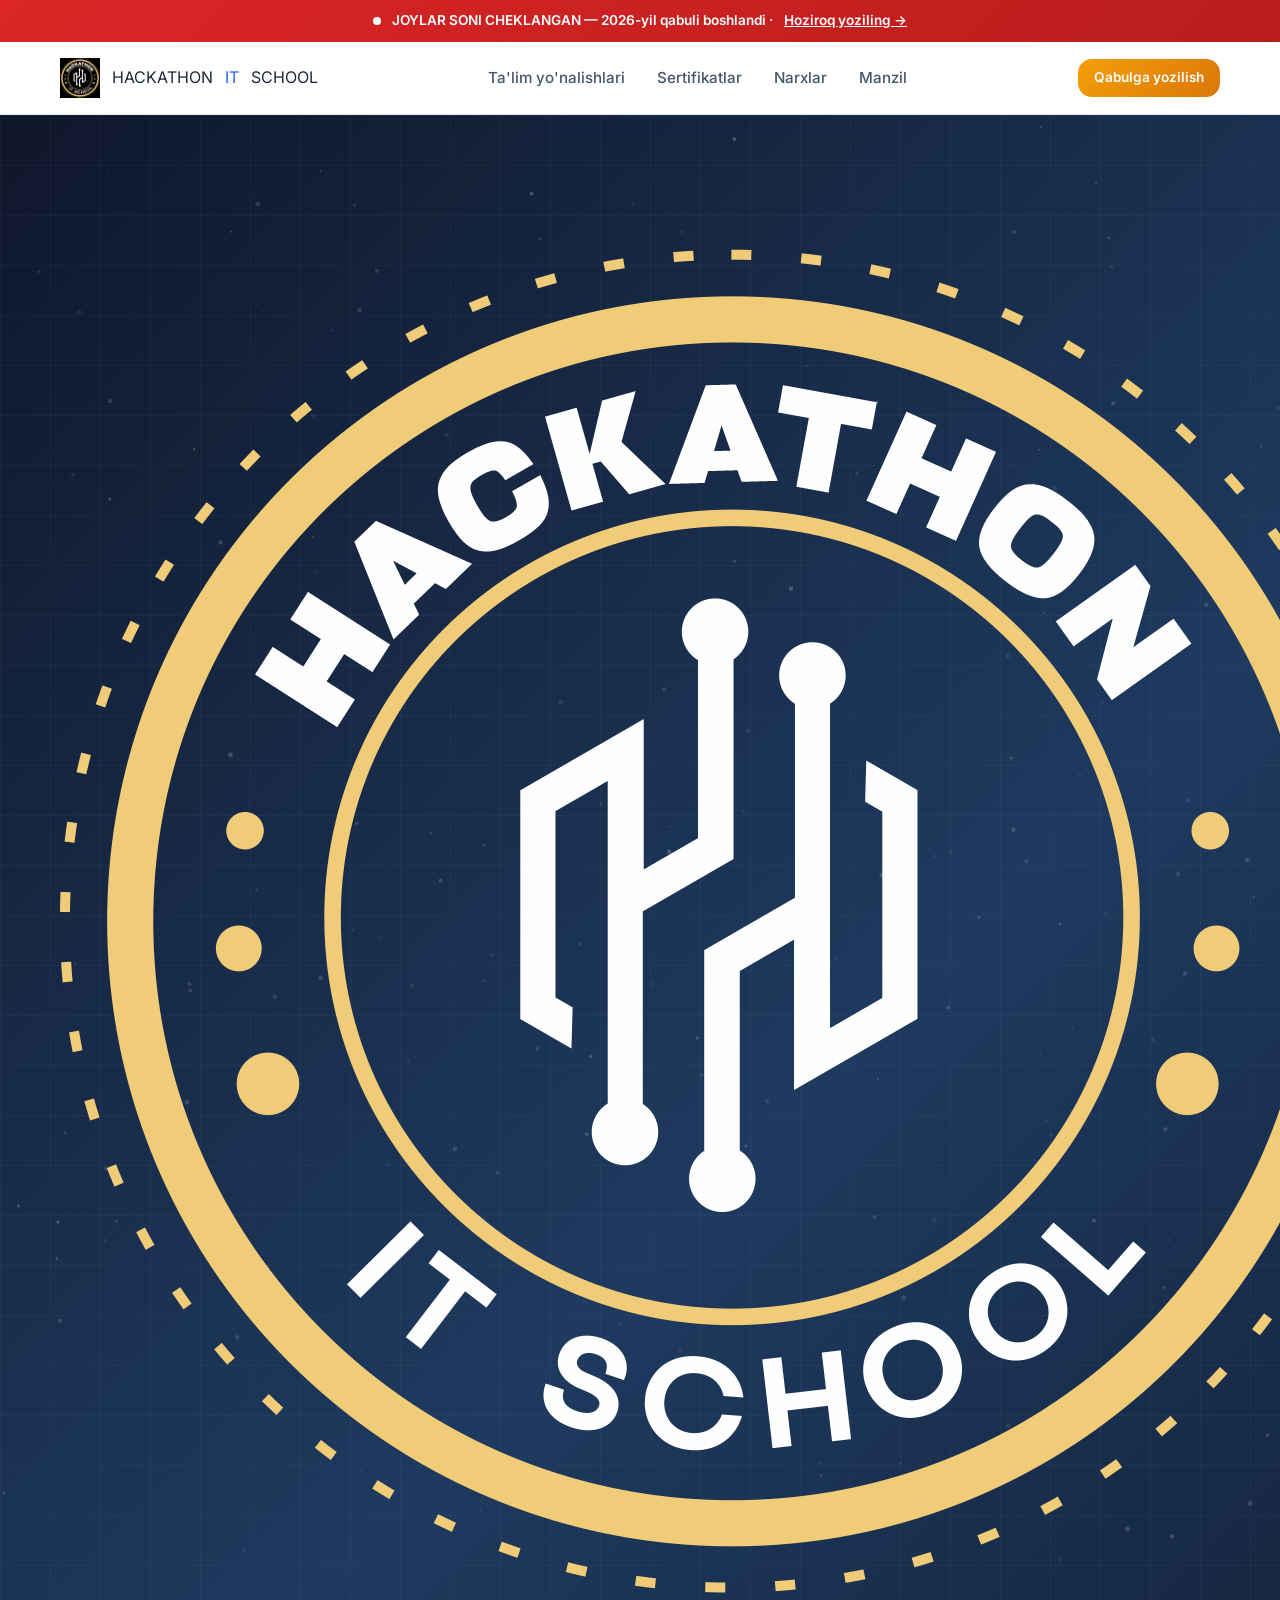
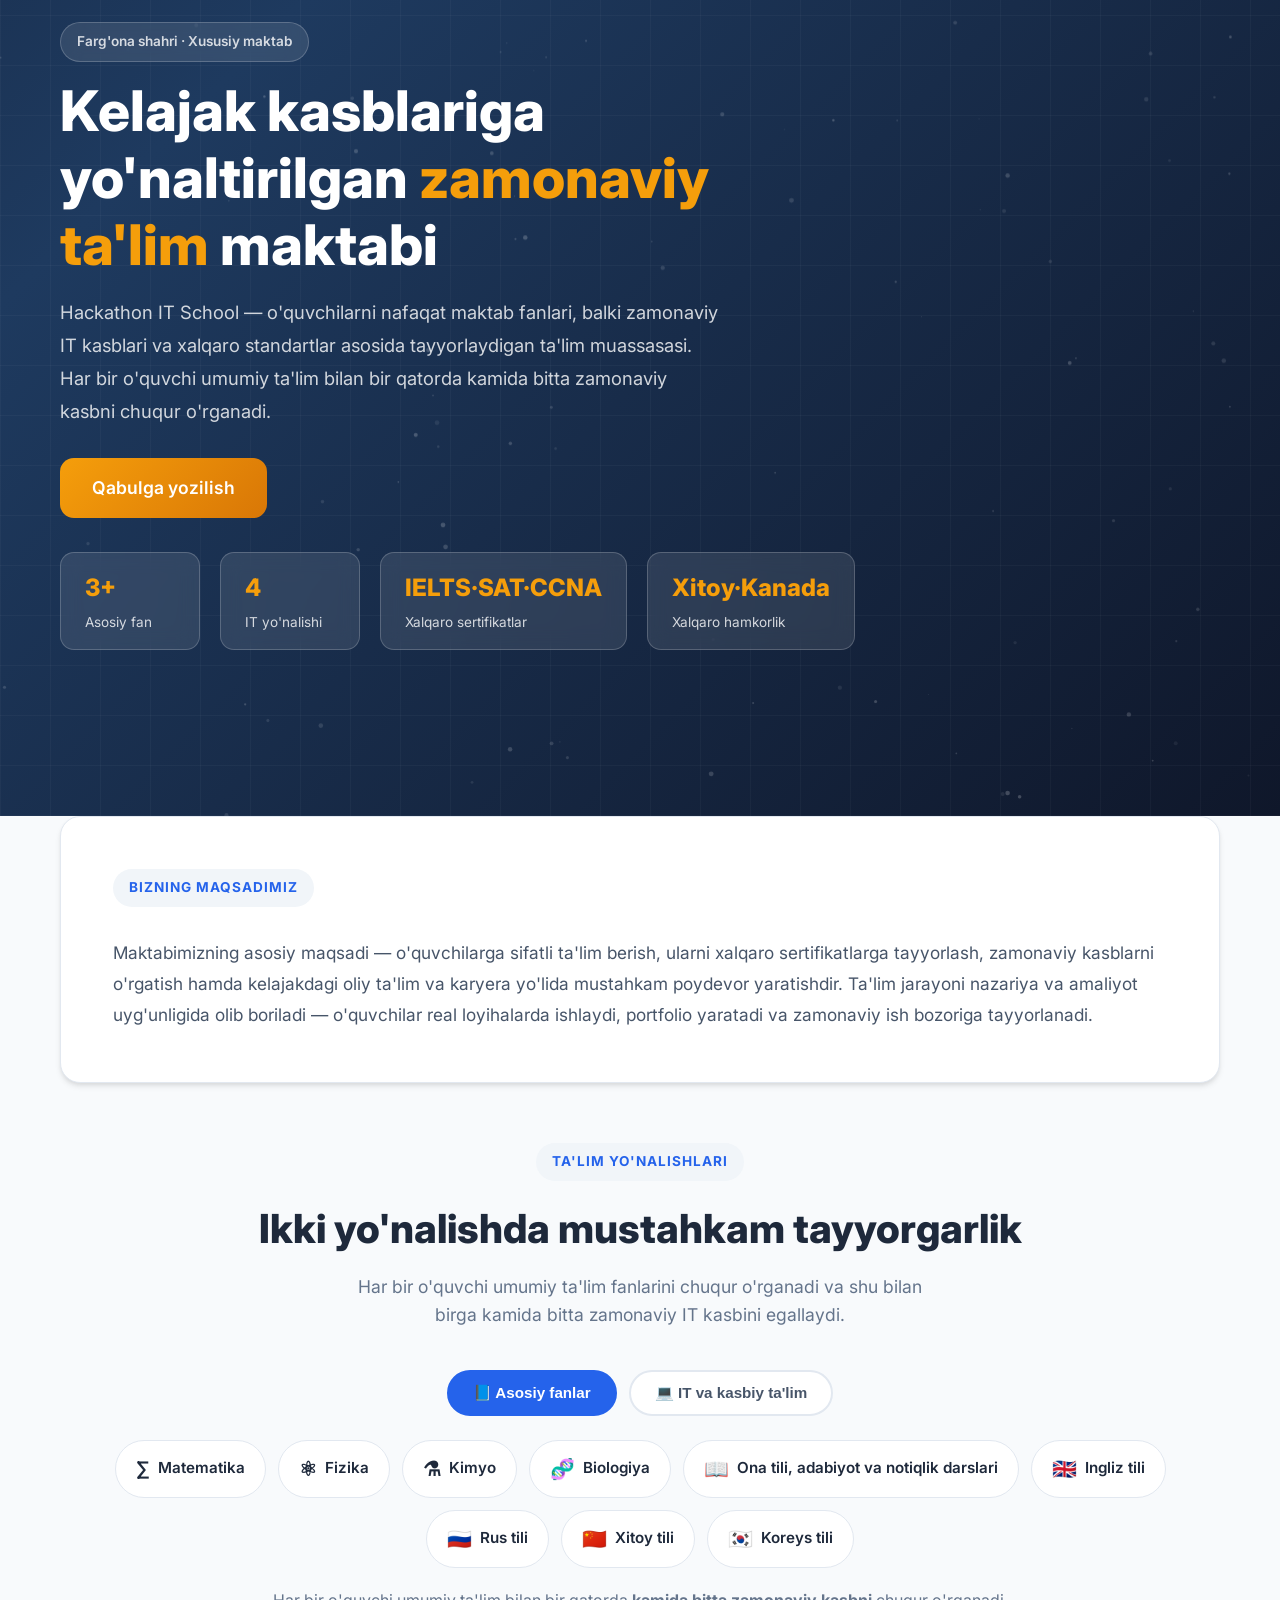
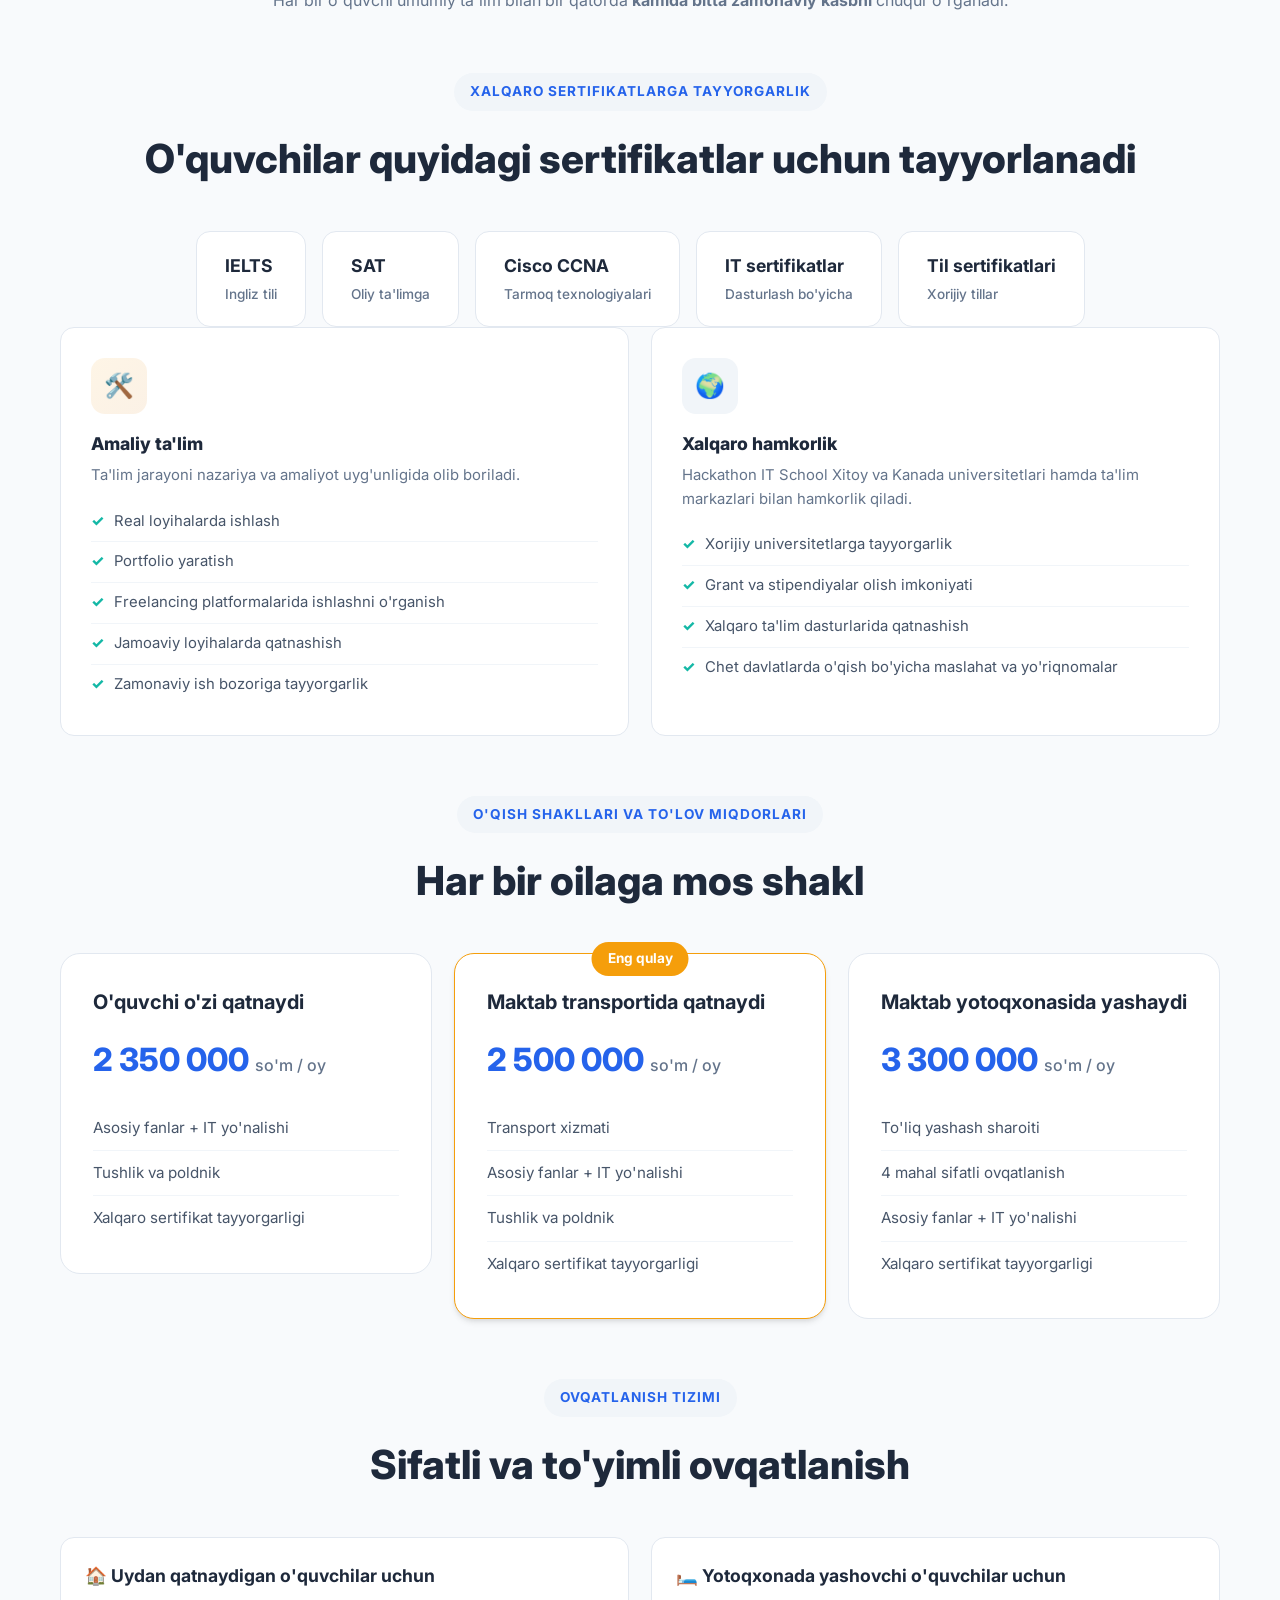
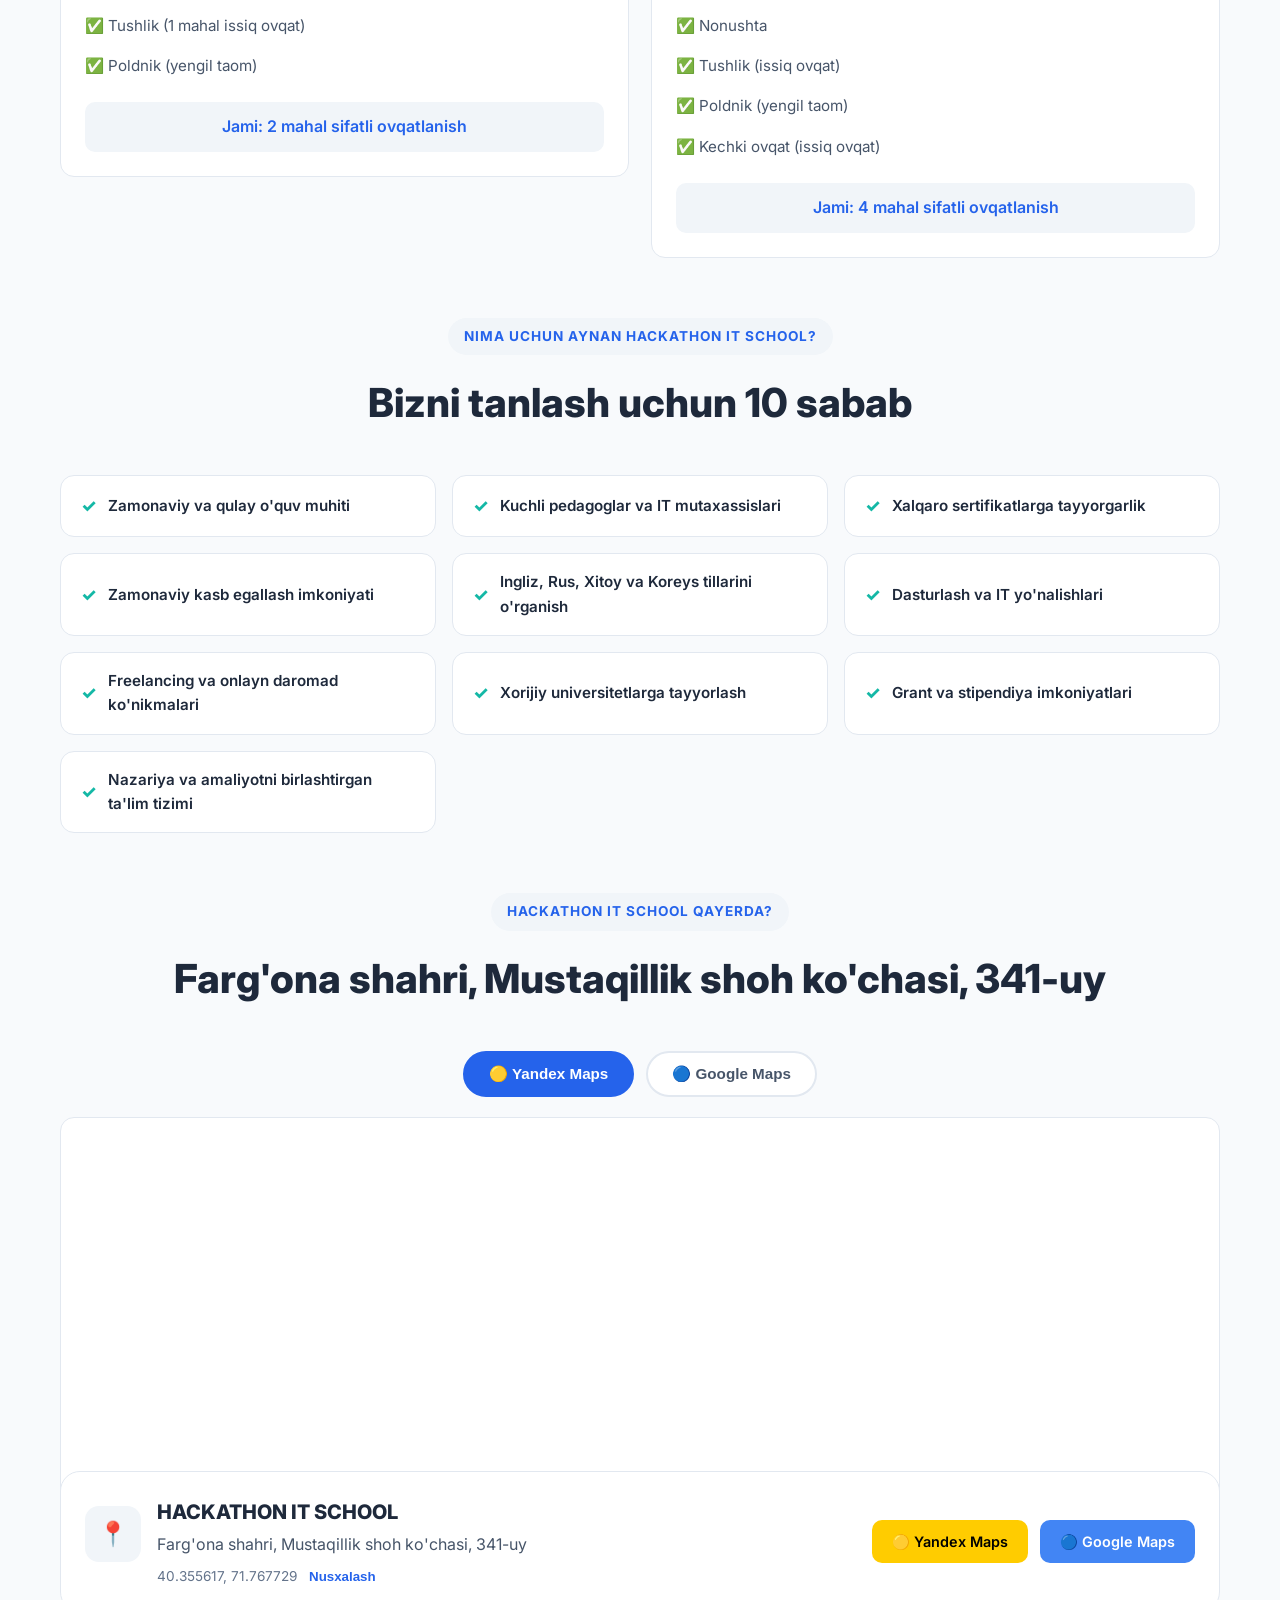
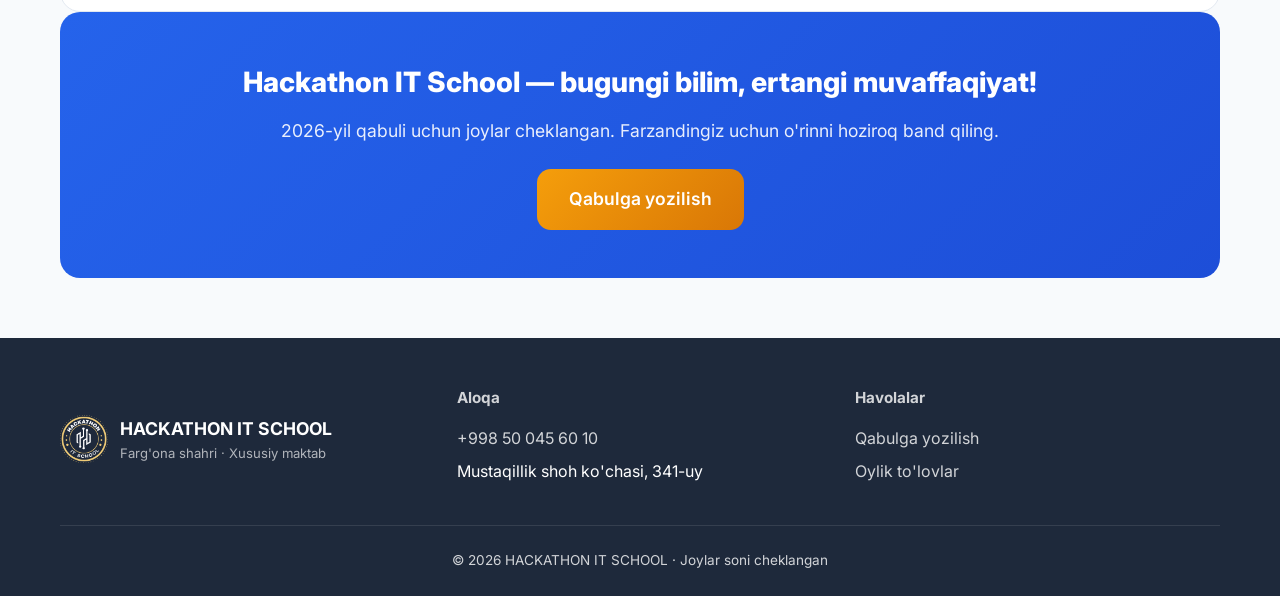
==== about.html @ e834886c "yangi" ====
<!DOCTYPE html>
<html lang="uz">
<head>
<meta charset="UTF-8">
<meta name="viewport" content="width=device-width, initial-scale=1.0, user-scalable=yes">
<title>Maktab haqida | HACKATHON IT SCHOOL</title>
<meta name="description" content="Hackathon IT School — kelajak kasblariga yo'naltirilgan zamonaviy ta'lim markazi. Ta'lim yo'nalishlari, narxlar, sertifikatlar va manzil.">
<link rel="icon" href="assets/logo.png">
<link rel="preconnect" href="https://fonts.googleapis.com">
<link rel="preconnect" href="https://fonts.gstatic.com" crossorigin>
<link href="https://fonts.googleapis.com/css2?family=Inter:wght@400;500;600;700;800&display=swap" rel="stylesheet">
<link rel="stylesheet" href="assets/style.css">
<style>
  .page-header{padding:54px 0 86px;}
  .mission-card{background:#fff; border-radius:var(--radius-xl); border:1px solid var(--line); padding:clamp(26px,5vw,52px); box-shadow:var(--shadow-md);}
  .mission-card p{font-size:1.08rem; color:var(--ink-soft); line-height:1.8;}
  .address-card{margin-top:-46px; position:relative; z-index:5;}
  @media (max-width:768px){ .address-card{margin-top:0;} }
  .feature-card{background:#fff; border-radius:var(--radius-lg); border:1px solid var(--line); padding:30px; height:100%; transition:.25s;}
  .feature-card:hover{transform:translateY(-5px); box-shadow:var(--shadow-md);}
  .feature-card h4{font-weight:800; margin-bottom:6px; font-size:1.1rem;}
  .feature-list{list-style:none; padding:0; margin:14px 0 0;}
  .feature-list li{display:flex; align-items:flex-start; gap:10px; padding:8px 0; font-size:.93rem; color:var(--ink-soft); border-bottom:1px solid var(--line-soft);}
  .feature-list li:last-child{border-bottom:none;}
  .feature-list li .check{color:var(--teal); font-weight:800; flex-shrink:0;}
</style>
</head>
<body>

<div class="notice-strip"><span class="notice-dot"></span> JOYLAR SONI CHEKLANGAN — 2026-yil qabuli boshlandi · <a href="index.html">Hoziroq yoziling →</a></div>

<nav class="nav-bar">
  <div class="container nav-inner">
    <a href="index.html" class="brand"><img src="assets/logo1.png" alt="Hackathon IT School" class="brand-logo">HACKATHON <span class="accent">IT</span> SCHOOL</a>
    <div class="nav-links">
      <a href="#yonalishlar" class="nav-link">Ta'lim yo'nalishlari</a>
      <a href="#sertifikat" class="nav-link">Sertifikatlar</a>
      <a href="#tolov" class="nav-link">Narxlar</a>
      <a href="#manzil" class="nav-link">Manzil</a>
    </div>
    <div class="nav-actions">
      <a href="index.html" class="btn btn-gold btn-sm">Qabulga yozilish</a>
      <button class="nav-burger" id="navBurger"><span></span></button>
    </div>
  </div>
  <div class="container nav-mobile" id="navMobile">
    <a href="#yonalishlar">Ta'lim yo'nalishlari</a>
    <a href="#sertifikat">Sertifikatlar</a>
    <a href="#tolov">Narxlar</a>
    <a href="#manzil">Manzil</a>
  </div>
</nav>

<header class="hero page-header">
  <canvas class="hero-canvas"></canvas>
  <div class="hero-grid-overlay"></div>
  <div class="container hero-inner">
    <div class="ring-logo-wrap mb-4" style="margin-bottom:22px;"><img src="assets/logo.png" alt="Hackathon IT School"></div>
    <div class="hero-badge mb-3" style="margin-bottom:16px;">Farg'ona shahri · Xususiy maktab</div>
    <h1 style="max-width:760px; margin-bottom:16px;">Kelajak kasblariga yo'naltirilgan <span class="accent">zamonaviy ta'lim</span> maktabi</h1>
    <p class="lead-text" style="max-width:660px;">Hackathon IT School — o'quvchilarni nafaqat maktab fanlari, balki zamonaviy IT kasblari va xalqaro standartlar asosida tayyorlaydigan ta'lim muassasasi. Har bir o'quvchi umumiy ta'lim bilan bir qatorda kamida bitta zamonaviy kasbni chuqur o'rganadi.</p>
    <div style="margin-top:26px;"><a href="index.html" class="btn btn-gold btn-lg">Qabulga yozilish</a></div>
    <div class="hero-stats" style="margin-top:34px;">
      <div class="pill"><div class="val" data-count="8+">0</div><div class="lbl">Asosiy fan</div></div>
      <div class="pill"><div class="val" data-count="9">0</div><div class="lbl">IT yo'nalishi</div></div>
      <div class="pill"><div class="val">IELTS·SAT·CCNA</div><div class="lbl">Xalqaro sertifikatlar</div></div>
      <div class="pill"><div class="val">Xitoy·Kanada</div><div class="lbl">Xalqaro hamkorlik</div></div>
    </div>
  </div>
</header>

<section class="container">
  <div class="mission-card reveal">
    <div class="eyebrow">Bizning maqsadimiz</div>
    <p style="margin-top:14px;">Maktabimizning asosiy maqsadi — o'quvchilarga sifatli ta'lim berish, ularni xalqaro sertifikatlarga tayyorlash, zamonaviy kasblarni o'rgatish hamda kelajakdagi oliy ta'lim va karyera yo'lida mustahkam poydevor yaratishdir. Ta'lim jarayoni nazariya va amaliyot uyg'unligida olib boriladi — o'quvchilar real loyihalarda ishlaydi, portfolio yaratadi va zamonaviy ish bozoriga tayyorlanadi.</p>
  </div>
</section>

<section class="container" id="yonalishlar">
  <div class="section-head reveal">
    <div class="eyebrow">Ta'lim yo'nalishlari</div>
    <h2 class="section-title">Ikki yo'nalishda mustahkam tayyorgarlik</h2>
    <p class="section-sub">Har bir o'quvchi umumiy ta'lim fanlarini chuqur o'rganadi va shu bilan birga kamida bitta zamonaviy IT kasbini egallaydi.</p>
  </div>

  <div class="tab-toggle reveal" role="tablist">
    <button class="active" data-track="general">📘 Asosiy fanlar</button>
    <button data-track="it">💻 IT va kasbiy ta'lim</button>
  </div>

  <div class="subject-grid active reveal" data-grid="general" style="margin-top:22px;">
    <div class="subject-pill"><span class="ic">∑</span> Matematika</div>
    <div class="subject-pill"><span class="ic">⚛</span> Fizika</div>
    <div class="subject-pill"><span class="ic">⚗</span> Kimyo</div>
    <div class="subject-pill"><span class="ic">🧬</span> Biologiya</div>
    <div class="subject-pill"><span class="ic">📖</span> Ona tili, adabiyot va notiqlik darslari</div>
    <div class="subject-pill"><span class="ic">🇬🇧</span> Ingliz tili</div>
    <div class="subject-pill"><span class="ic">🇷🇺</span> Rus tili</div>
    <div class="subject-pill"><span class="ic">🇨🇳</span> Xitoy tili</div>
    <div class="subject-pill"><span class="ic">🇰🇷</span> Koreys tili</div>
  </div>

  <div class="subject-grid it-track reveal" data-grid="it" style="margin-top:22px;">
    <div class="subject-pill"><span class="ic">🐍</span> Python dasturlash</div>
    <div class="subject-pill"><span class="ic">🌐</span> Web dasturlash (Laravel)</div>
    <div class="subject-pill"><span class="ic">📱</span> Mobil dasturlash</div>
    <div class="subject-pill"><span class="ic">🎯</span> UI/UX dizayn</div>
    <div class="subject-pill"><span class="ic">🔌</span> Cisco tarmoq texnologiyalari</div>
    <div class="subject-pill"><span class="ic">🛡️</span> Kiberxavfsizlik</div>
    <div class="subject-pill"><span class="ic">🎨</span> Grafik dizayn</div>
    <div class="subject-pill"><span class="ic">💼</span> Freelancing va masofaviy ish</div>
  </div>

  <div class="track-note reveal">Har bir o'quvchi umumiy ta'lim bilan bir qatorda <strong>kamida bitta zamonaviy kasbni</strong> chuqur o'rganadi.</div>
</section>

<section class="container" id="sertifikat">
  <div class="section-head reveal">
    <div class="eyebrow">Xalqaro sertifikatlarga tayyorgarlik</div>
    <h2 class="section-title">O'quvchilar quyidagi sertifikatlar uchun tayyorlanadi</h2>
  </div>
  <div class="cert-row reveal-stagger">
    <div class="cert-chip reveal" style="--i:0;">IELTS <small>Ingliz tili</small></div>
    <div class="cert-chip reveal" style="--i:1;">SAT <small>Oliy ta'limga</small></div>
    <div class="cert-chip reveal" style="--i:2;">Cisco CCNA <small>Tarmoq texnologiyalari</small></div>
    <div class="cert-chip reveal" style="--i:3;">IT sertifikatlar <small>Dasturlash bo'yicha</small></div>
    <div class="cert-chip reveal" style="--i:4;">Til sertifikatlari <small>Xorijiy tillar</small></div>
  </div>
</section>

<section class="container">
  <div class="grid reveal-stagger grid-2col" style="gap:22px;">
    <div class="feature-card reveal" style="--i:0;">
      <div class="icon-tile gold">🛠️</div>
      <h4>Amaliy ta'lim</h4>
      <p style="color:var(--muted); font-size:.93rem;">Ta'lim jarayoni nazariya va amaliyot uyg'unligida olib boriladi.</p>
      <ul class="feature-list">
        <li><span class="check">✓</span> Real loyihalarda ishlash</li>
        <li><span class="check">✓</span> Portfolio yaratish</li>
        <li><span class="check">✓</span> Freelancing platformalarida ishlashni o'rganish</li>
        <li><span class="check">✓</span> Jamoaviy loyihalarda qatnashish</li>
        <li><span class="check">✓</span> Zamonaviy ish bozoriga tayyorgarlik</li>
      </ul>
    </div>
    <div class="feature-card reveal" style="--i:1;">
      <div class="icon-tile">🌍</div>
      <h4>Xalqaro hamkorlik</h4>
      <p style="color:var(--muted); font-size:.93rem;">Hackathon IT School Xitoy va Kanada universitetlari hamda ta'lim markazlari bilan hamkorlik qiladi.</p>
      <ul class="feature-list">
        <li><span class="check">✓</span> Xorijiy universitetlarga tayyorgarlik</li>
        <li><span class="check">✓</span> Grant va stipendiyalar olish imkoniyati</li>
        <li><span class="check">✓</span> Xalqaro ta'lim dasturlarida qatnashish</li>
        <li><span class="check">✓</span> Chet davlatlarda o'qish bo'yicha maslahat va yo'riqnomalar</li>
      </ul>
    </div>
  </div>
</section>

<section class="container" id="tolov">
  <div class="section-head reveal">
    <div class="eyebrow">O'qish shakllari va to'lov miqdorlari</div>
    <h2 class="section-title">Har bir oilaga mos shakl</h2>
  </div>
  <div class="grid reveal-stagger grid-3col" style="gap:22px;">
    <div class="reveal" style="--i:0;">
      <div class="pricing-card">
        <h5>O'quvchi o'zi qatnaydi</h5>
        <div class="price">2 350 000 <span>so'm / oy</span></div>
        <ul>
          <li>Asosiy fanlar + IT yo'nalishi</li>
          <li>Tushlik va poldnik</li>
          <li>Xalqaro sertifikat tayyorgarligi</li>
        </ul>
      </div>
    </div>
    <div class="reveal" style="--i:1;">
      <div class="pricing-card featured">
        <span class="tag">Eng qulay</span>
        <h5>Maktab transportida qatnaydi</h5>
        <div class="price">2 500 000 <span>so'm / oy</span></div>
        <ul>
          <li>Transport xizmati</li>
          <li>Asosiy fanlar + IT yo'nalishi</li>
          <li>Tushlik va poldnik</li>
          <li>Xalqaro sertifikat tayyorgarligi</li>
        </ul>
      </div>
    </div>
    <div class="reveal" style="--i:2;">
      <div class="pricing-card">
        <h5>Maktab yotoqxonasida yashaydi</h5>
        <div class="price">3 300 000 <span>so'm / oy</span></div>
        <ul>
          <li>To'liq yashash sharoiti</li>
          <li>4 mahal sifatli ovqatlanish</li>
          <li>Asosiy fanlar + IT yo'nalishi</li>
          <li>Xalqaro sertifikat tayyorgarligi</li>
        </ul>
      </div>
    </div>
  </div>
</section>

<section class="container">
  <div class="section-head reveal">
    <div class="eyebrow">Ovqatlanish tizimi</div>
    <h2 class="section-title">Sifatli va to'yimli ovqatlanish</h2>
  </div>
  <div class="grid reveal-stagger grid-2col" style="gap:22px;">
    <div class="reveal" style="--i:0;">
      <div class="meal-card">
        <h5>🏠 Uydan qatnaydigan o'quvchilar uchun</h5>
        <ul>
          <li>✅ Tushlik (1 mahal issiq ovqat)</li>
          <li>✅ Poldnik (yengil taom)</li>
        </ul>
        <div class="meal-total">Jami: 2 mahal sifatli ovqatlanish</div>
      </div>
    </div>
    <div class="reveal" style="--i:1;">
      <div class="meal-card">
        <h5>🛏️ Yotoqxonada yashovchi o'quvchilar uchun</h5>
        <ul>
          <li>✅ Nonushta</li>
          <li>✅ Tushlik (issiq ovqat)</li>
          <li>✅ Poldnik (yengil taom)</li>
          <li>✅ Kechki ovqat (issiq ovqat)</li>
        </ul>
        <div class="meal-total">Jami: 4 mahal sifatli ovqatlanish</div>
      </div>
    </div>
  </div>
</section>

<section class="container">
  <div class="section-head reveal">
    <div class="eyebrow">Nima uchun aynan Hackathon IT School?</div>
    <h2 class="section-title">Bizni tanlash uchun 10 sabab</h2>
  </div>
  <div class="why-grid reveal-stagger">
    <div class="why-item reveal" style="--i:0;"><span class="check">✓</span> Zamonaviy va qulay o'quv muhiti</div>
    <div class="why-item reveal" style="--i:1;"><span class="check">✓</span> Kuchli pedagoglar va IT mutaxassislari</div>
    <div class="why-item reveal" style="--i:2;"><span class="check">✓</span> Xalqaro sertifikatlarga tayyorgarlik</div>
    <div class="why-item reveal" style="--i:3;"><span class="check">✓</span> Zamonaviy kasb egallash imkoniyati</div>
    <div class="why-item reveal" style="--i:4;"><span class="check">✓</span> Ingliz, Rus, Xitoy va Koreys tillarini o'rganish</div>
    <div class="why-item reveal" style="--i:5;"><span class="check">✓</span> Dasturlash va IT yo'nalishlari</div>
    <div class="why-item reveal" style="--i:6;"><span class="check">✓</span> Freelancing va onlayn daromad ko'nikmalari</div>
    <div class="why-item reveal" style="--i:7;"><span class="check">✓</span> Xorijiy universitetlarga tayyorlash</div>
    <div class="why-item reveal" style="--i:8;"><span class="check">✓</span> Grant va stipendiya imkoniyatlari</div>
    <div class="why-item reveal" style="--i:9;"><span class="check">✓</span> Nazariya va amaliyotni birlashtirgan ta'lim tizimi</div>
  </div>
</section>

<section class="container" id="manzil">
  <div class="section-head reveal">
    <div class="eyebrow">Hackathon IT School qayerda?</div>
    <h2 class="section-title">Farg'ona shahri, Mustaqillik shoh ko'chasi, 341-uy</h2>
  </div>

  <div class="map-toggle tab-toggle reveal" role="tablist" style="margin-bottom:20px;">
    <button class="active" data-map="yandex">🟡 Yandex Maps</button>
    <button data-map="google">🔵 Google Maps</button>
  </div>

  <div class="map-frame-wrap reveal">
    <div class="map-pane active" data-pane="yandex">
      <iframe src="https://yandex.uz/map-widget/v1/?ll=71.767729%2C40.355617&z=17&pt=71.767729,40.355617,pm2rdm" allowfullscreen="true" loading="lazy" referrerpolicy="no-referrer-when-downgrade" title="HACKATHON IT SCHOOL — Yandex Maps"></iframe>
    </div>
    <div class="map-pane" data-pane="google">
      <iframe src="https://www.google.com/maps?q=40.355617,71.767729&z=17&output=embed" allowfullscreen="true" loading="lazy" referrerpolicy="no-referrer-when-downgrade" title="HACKATHON IT SCHOOL — Google Maps"></iframe>
    </div>
  </div>
</section>

<section class="container">
  <div class="address-card reveal">
    <div class="addr-main">
      <div class="icon-tile">📍</div>
      <div>
        <h3>HACKATHON IT SCHOOL</h3>
        <p>Farg'ona shahri, Mustaqillik shoh ko'chasi, 341-uy</p>
        <div class="coords">40.355617, 71.767729 <button class="copy-btn" id="copyCoords">Nusxalash</button></div>
      </div>
    </div>
    <div class="addr-actions">
      <a class="btn-navigate yandex" href="https://yandex.uz/maps/-/CPtd5C5u" target="_blank" rel="noopener">🟡 Yandex Maps</a>
      <a class="btn-navigate google" href="https://maps.app.goo.gl/wdtZdtqj2kppATNY9?g_st=ic" target="_blank" rel="noopener">🔵 Google Maps</a>
    </div>
  </div>
</section>

<section class="container">
  <div class="cta-band reveal">
    <h2>Hackathon IT School — bugungi bilim, ertangi muvaffaqiyat!</h2>
    <p>2026-yil qabuli uchun joylar cheklangan. Farzandingiz uchun o'rinni hoziroq band qiling.</p>
    <a href="index.html" class="btn btn-gold btn-lg">Qabulga yozilish</a>
  </div>
</section>

<footer class="site-footer">
  <div class="container">
    <div class="f-top">
      <div class="f-brand">
        <img src="assets/logo.png" alt="Hackathon IT School">
        <div>
          <div class="name">HACKATHON IT SCHOOL</div>
          <div style="font-size:.82rem; opacity:.65;">Farg'ona shahri · Xususiy maktab</div>
        </div>
      </div>
      <div class="f-col">
        <h6>Aloqa</h6>
        <div><a href="tel:+998500456010">+998 50 045 60 10</a></div>
        <div>Mustaqillik shoh ko'chasi, 341-uy</div>
      </div>
      <div class="f-col">
        <h6>Havolalar</h6>
        <div><a href="index.html">Qabulga yozilish</a></div>
        <div><a href="#tolov">Oylik to'lovlar</a></div>
      </div>
    </div>
    <div class="f-bottom">© 2026 HACKATHON IT SCHOOL · Joylar soni cheklangan</div>
  </div>
</footer>

<script src="assets/main.js" defer></script>
<script src="assets/about.js" defer></script>
</body>
</html>
---- assets/style.css ----
/* Hackathon IT School - Main Styles */

:root {
  --primary: #2563eb;
  --primary-dark: #1d4ed8;
  --gold: #f59e0b;
  --gold-dark: #d97706;
  --teal: #14b8a6;
  --ink: #1e293b;
  --ink-soft: #475569;
  --muted: #64748b;
  --line: #e2e8f0;
  --line-soft: #f1f5f9;
  --bg: #f8fafc;
  --bg-alt: #f1f5f9;
  --on-dark: #ffffff;
  --on-dark-muted: rgba(255, 255, 255, 0.8);
  
  --radius-sm: 6px;
  --radius-md: 10px;
  --radius-lg: 14px;
  --radius-xl: 20px;
  --radius-2xl: 28px;
  
  --shadow-sm: 0 1px 2px rgba(0, 0, 0, 0.05);
  --shadow-md: 0 4px 6px -1px rgba(0, 0, 0, 0.1), 0 2px 4px -1px rgba(0, 0, 0, 0.06);
  --shadow-lg: 0 10px 15px -3px rgba(0, 0, 0, 0.1), 0 4px 6px -2px rgba(0, 0, 0, 0.05);
  --shadow-xl: 0 20px 25px -5px rgba(0, 0, 0, 0.1), 0 10px 10px -5px rgba(0, 0, 0, 0.04);
}

* {
  margin: 0;
  padding: 0;
  box-sizing: border-box;
}

html {
  scroll-behavior: smooth;
}

body {
  font-family: 'Inter', -apple-system, BlinkMacSystemFont, 'Segoe UI', sans-serif;
  background: var(--bg);
  color: var(--ink);
  line-height: 1.6;
  -webkit-font-smoothing: antialiased;
}

.container {
  max-width: 1200px;
  margin: 0 auto;
  padding: 0 20px;
}

/* Notice Strip */
.notice-strip {
  background: linear-gradient(135deg, #dc2626 0%, #b91c1c 100%);
  color: white;
  padding: 10px 20px;
  text-align: center;
  font-size: 0.85rem;
  font-weight: 600;
  position: relative;
  overflow: hidden;
}

.notice-strip a {
  color: white;
  text-decoration: underline;
  margin-left: 8px;
}

.notice-dot {
  display: inline-block;
  width: 8px;
  height: 8px;
  background: #fff;
  border-radius: 50%;
  margin-right: 8px;
  animation: pulse 2s infinite;
}

@keyframes pulse {
  0%, 100% { opacity: 1; transform: scale(1); }
  50% { opacity: 0.5; transform: scale(1.2); }
}

/* Navigation */
.nav-bar {
  background: white;
  border-bottom: 1px solid var(--line);
  position: sticky;
  top: 0;
  z-index: 100;
}

.nav-inner {
  display: flex;
  align-items: center;
  justify-content: space-between;
  padding: 16px 20px;
}

.brand {
  display: flex;
  align-items: center;
  gap: 12px;
  text-decoration: none;
  color: var(--ink);
}

.brand-logo {
  height: 40px;
  width: auto;
}

.brand-text {
  font-size: 1.25rem;
  font-weight: 800;
  color: var(--ink);
}

.brand .accent {
  color: var(--primary);
}

.nav-links {
  display: flex;
  align-items: center;
  gap: 32px;
}

.nav-link {
  text-decoration: none;
  color: var(--ink-soft);
  font-weight: 500;
  font-size: 0.95rem;
  transition: color 0.2s;
}

.nav-link:hover {
  color: var(--primary);
}

.nav-actions {
  display: flex;
  align-items: center;
  gap: 12px;
}

.nav-burger {
  display: none;
  width: 40px;
  height: 40px;
  background: var(--bg-alt);
  border: 1px solid var(--line);
  border-radius: var(--radius-sm);
  cursor: pointer;
  position: relative;
}

.nav-burger span {
  display: block;
  width: 20px;
  height: 2px;
  background: var(--ink);
  position: absolute;
  top: 50%;
  left: 50%;
  transform: translate(-50%, -50%);
  transition: all 0.3s;
}

.nav-burger span::before,
.nav-burger span::after {
  content: '';
  position: absolute;
  width: 20px;
  height: 2px;
  background: var(--ink);
  transition: all 0.3s;
}

.nav-burger span::before {
  top: -6px;
}

.nav-burger span::after {
  top: 6px;
}

.nav-mobile {
  display: none;
  padding: 16px 20px;
  border-top: 1px solid var(--line);
}

.nav-mobile a {
  display: block;
  padding: 12px 0;
  color: var(--ink-soft);
  text-decoration: none;
  font-weight: 500;
}

/* Buttons */
.btn {
  display: inline-flex;
  align-items: center;
  justify-content: center;
  gap: 8px;
  padding: 12px 24px;
  border-radius: var(--radius-lg);
  font-weight: 600;
  font-size: 0.95rem;
  text-decoration: none;
  cursor: pointer;
  border: none;
  transition: all 0.2s;
}

.btn-sm {
  padding: 8px 16px;
  font-size: 0.85rem;
}

.btn-lg {
  padding: 16px 32px;
  font-size: 1.1rem;
}

.btn-block {
  width: 100%;
}

.btn-gold {
  background: linear-gradient(135deg, var(--gold) 0%, var(--gold-dark) 100%);
  color: white;
}

.btn-gold:hover {
  transform: translateY(-2px);
  box-shadow: var(--shadow-lg);
}

.btn-outline {
  background: transparent;
  border: 2px solid var(--line);
  color: var(--ink);
}

.btn-outline:hover {
  border-color: var(--primary);
  color: var(--primary);
}

/* Hero Section */
.hero {
  position: relative;
  background: linear-gradient(135deg, #0f172a 0%, #1e3a5f 50%, #0f172a 100%);
  color: white;
  overflow: hidden;
}

.hero-canvas {
  position: absolute;
  top: 0;
  left: 0;
  width: 100%;
  height: 100%;
  opacity: 0.3;
}

.hero-grid-overlay {
  position: absolute;
  top: 0;
  left: 0;
  width: 100%;
  height: 100%;
  background-image: 
    linear-gradient(rgba(255,255,255,0.03) 1px, transparent 1px),
    linear-gradient(90deg, rgba(255,255,255,0.03) 1px, transparent 1px);
  background-size: 50px 50px;
}

.hero-inner {
  position: relative;
  z-index: 2;
  padding: 80px 20px;
}

.hero-badge {
  display: inline-block;
  background: rgba(255, 255, 255, 0.1);
  backdrop-filter: blur(10px);
  border: 1px solid rgba(255, 255, 255, 0.2);
  padding: 8px 16px;
  border-radius: 999px;
  font-size: 0.85rem;
  font-weight: 600;
  color: var(--on-dark-muted);
}

.hero h1 {
  font-size: clamp(2rem, 5vw, 3.5rem);
  font-weight: 800;
  line-height: 1.2;
  margin-bottom: 20px;
}

.hero .accent {
  color: var(--gold);
}

.lead-text {
  font-size: 1.15rem;
  color: var(--on-dark-muted);
  line-height: 1.8;
  margin-bottom: 30px;
}

.hero-stats {
  display: flex;
  flex-wrap: wrap;
  gap: 20px;
  margin-top: 40px;
}

.pill {
  background: rgba(255, 255, 255, 0.1);
  backdrop-filter: blur(10px);
  border: 1px solid rgba(255, 255, 255, 0.2);
  padding: 16px 24px;
  border-radius: var(--radius-lg);
  min-width: 140px;
}

.pill .val {
  font-size: 1.5rem;
  font-weight: 800;
  color: var(--gold);
}

.pill .lbl {
  font-size: 0.85rem;
  color: var(--on-dark-muted);
  margin-top: 4px;
}

/* Glass Form */
.glass-form {
  background: rgba(255, 255, 255, 0.1);
  backdrop-filter: blur(20px);
  border: 1px solid rgba(255, 255, 255, 0.2);
  border-radius: var(--radius-2xl);
  padding: 32px;
}

.glass-form h3 {
  font-size: 1.5rem;
  font-weight: 800;
  color: white;
  margin-bottom: 8px;
}

.glass-form p {
  color: var(--on-dark-muted);
  margin-bottom: 24px;
}

.field {
  margin-bottom: 20px;
}

.field label {
  display: block;
  margin-bottom: 8px;
  font-weight: 600;
  font-size: 0.9rem;
  color: var(--on-dark-muted);
}

.field input {
  width: 100%;
  padding: 14px 16px;
  background: rgba(255, 255, 255, 0.1);
  border: 1px solid rgba(255, 255, 255, 0.2);
  border-radius: var(--radius-md);
  color: white;
  font-size: 1rem;
  transition: all 0.2s;
}

.field input:focus {
  outline: none;
  border-color: var(--gold);
  background: rgba(255, 255, 255, 0.15);
}

.field input::placeholder {
  color: rgba(255, 255, 255, 0.5);
}

.field .req {
  color: var(--gold);
}

.field .err-msg {
  display: none;
  color: #fca5a5;
  font-size: 0.85rem;
  margin-top: 6px;
}

.field.error input {
  border-color: #fca5a5;
}

.field.error .err-msg {
  display: block;
}

/* Success Animation */
.success-burst {
  width: 84px;
  height: 84px;
  margin: 0 auto 20px;
}

.success-burst svg {
  width: 100%;
  height: 100%;
}

.success-burst .ring {
  fill: none;
  stroke: var(--teal);
  stroke-width: 4;
  stroke-dasharray: 226;
  stroke-dashoffset: 226;
  animation: ringIn 0.6s ease-out forwards;
}

.success-burst .check {
  fill: none;
  stroke: var(--teal);
  stroke-width: 4;
  stroke-linecap: round;
  stroke-linejoin: round;
  stroke-dasharray: 40;
  stroke-dashoffset: 40;
  animation: checkIn 0.4s ease-out 0.3s forwards;
}

@keyframes ringIn {
  to { stroke-dashoffset: 0; }
}

@keyframes checkIn {
  to { stroke-dashoffset: 0; }
}

/* Section Head */
.section-head {
  text-align: center;
  margin: 60px 0 40px;
}

.eyebrow {
  display: inline-flex;
  align-items: center;
  gap: 8px;
  background: var(--bg-alt);
  padding: 8px 16px;
  border-radius: 999px;
  font-size: 0.85rem;
  font-weight: 700;
  color: var(--primary);
  text-transform: uppercase;
  letter-spacing: 1px;
  margin-bottom: 16px;
}

.section-title {
  font-size: clamp(1.75rem, 4vw, 2.5rem);
  font-weight: 800;
  color: var(--ink);
  margin-bottom: 12px;
}

.section-sub {
  font-size: 1.1rem;
  color: var(--muted);
  max-width: 600px;
  margin: 0 auto;
}

/* Grid System */
.grid {
  display: grid;
  gap: 24px;
}

.grid-2col {
  grid-template-columns: repeat(2, 1fr);
}

.grid-3col {
  grid-template-columns: repeat(3, 1fr);
}

@media (max-width: 768px) {
  .grid-2col,
  .grid-3col {
    grid-template-columns: 1fr;
  }
}

/* Tab Toggle */
.tab-toggle {
  display: flex;
  justify-content: center;
  gap: 12px;
  margin-bottom: 24px;
}

.tab-toggle button {
  padding: 12px 24px;
  background: white;
  border: 2px solid var(--line);
  border-radius: 999px;
  font-weight: 600;
  font-size: 0.95rem;
  color: var(--ink-soft);
  cursor: pointer;
  transition: all 0.2s;
}

.tab-toggle button:hover {
  border-color: var(--primary);
  color: var(--primary);
}

.tab-toggle button.active {
  background: var(--primary);
  border-color: var(--primary);
  color: white;
}

/* Subject Grid */
.subject-grid {
  display: flex;
  flex-wrap: wrap;
  gap: 12px;
  justify-content: center;
}

.subject-grid.it-track {
  display: none;
}

.subject-grid.active {
  display: flex;
}

.subject-pill {
  display: flex;
  align-items: center;
  gap: 8px;
  background: white;
  border: 1px solid var(--line);
  padding: 12px 20px;
  border-radius: 999px;
  font-weight: 600;
  font-size: 0.95rem;
  color: var(--ink);
  transition: all 0.2s;
}

.subject-pill:hover {
  border-color: var(--primary);
  transform: translateY(-2px);
  box-shadow: var(--shadow-md);
}

.subject-pill .ic {
  font-size: 1.25rem;
}

.track-note {
  text-align: center;
  font-size: 1rem;
  color: var(--muted);
  margin-top: 20px;
}

/* Certificate Row */
.cert-row {
  display: flex;
  flex-wrap: wrap;
  gap: 16px;
  justify-content: center;
}

.cert-chip {
  background: white;
  border: 1px solid var(--line);
  padding: 20px 28px;
  border-radius: var(--radius-lg);
  font-weight: 700;
  font-size: 1.1rem;
  color: var(--ink);
  transition: all 0.2s;
}

.cert-chip:hover {
  border-color: var(--primary);
  transform: translateY(-4px);
  box-shadow: var(--shadow-lg);
}

.cert-chip small {
  display: block;
  font-size: 0.85rem;
  font-weight: 500;
  color: var(--muted);
  margin-top: 4px;
}

/* Icon Tile */
.icon-tile {
  width: 56px;
  height: 56px;
  background: var(--bg-alt);
  border-radius: var(--radius-lg);
  display: flex;
  align-items: center;
  justify-content: center;
  font-size: 1.5rem;
  margin-bottom: 16px;
}

.icon-tile.gold {
  background: linear-gradient(135deg, rgba(245, 158, 11, 0.1) 0%, rgba(217, 119, 6, 0.1) 100%);
}

/* Pricing Card */
.pricing-card {
  background: white;
  border: 1px solid var(--line);
  border-radius: var(--radius-xl);
  padding: 32px;
  position: relative;
  transition: all 0.2s;
}

.pricing-card:hover {
  transform: translateY(-4px);
  box-shadow: var(--shadow-lg);
}

.pricing-card.featured {
  border-color: var(--gold);
  box-shadow: var(--shadow-md);
}

.pricing-card .tag {
  position: absolute;
  top: -12px;
  left: 50%;
  transform: translateX(-50%);
  background: var(--gold);
  color: white;
  padding: 6px 16px;
  border-radius: 999px;
  font-size: 0.85rem;
  font-weight: 700;
}

.pricing-card h5 {
  font-size: 1.25rem;
  font-weight: 700;
  color: var(--ink);
  margin-bottom: 16px;
}

.pricing-card .price {
  font-size: 2rem;
  font-weight: 800;
  color: var(--primary);
  margin-bottom: 8px;
}

.pricing-card .price span {
  font-size: 1rem;
  font-weight: 500;
  color: var(--muted);
}

.pricing-card ul {
  list-style: none;
  margin-top: 20px;
}

.pricing-card li {
  padding: 10px 0;
  border-bottom: 1px solid var(--line-soft);
  font-size: 0.95rem;
  color: var(--ink-soft);
}

.pricing-card li:last-child {
  border-bottom: none;
}

/* Meal Card */
.meal-card {
  background: white;
  border: 1px solid var(--line);
  border-radius: var(--radius-lg);
  padding: 24px;
}

.meal-card h5 {
  font-size: 1.1rem;
  font-weight: 700;
  color: var(--ink);
  margin-bottom: 16px;
}

.meal-card ul {
  list-style: none;
  margin-bottom: 16px;
}

.meal-card li {
  padding: 8px 0;
  font-size: 0.95rem;
  color: var(--ink-soft);
}

.meal-total {
  background: var(--bg-alt);
  padding: 12px 16px;
  border-radius: var(--radius-md);
  font-weight: 600;
  color: var(--primary);
  text-align: center;
}

/* Why Grid */
.why-grid {
  display: grid;
  grid-template-columns: repeat(auto-fit, minmax(280px, 1fr));
  gap: 16px;
}

.why-item {
  display: flex;
  align-items: center;
  gap: 12px;
  background: white;
  border: 1px solid var(--line);
  padding: 16px 20px;
  border-radius: var(--radius-lg);
  font-weight: 600;
  font-size: 0.95rem;
  color: var(--ink);
}

.why-item .check {
  color: var(--teal);
  font-weight: 800;
  font-size: 1.1rem;
}

/* Map Toggle */
.map-toggle {
  display: flex;
  justify-content: center;
  gap: 12px;
}

.map-frame-wrap {
  background: white;
  border: 1px solid var(--line);
  border-radius: var(--radius-lg);
  overflow: hidden;
  height: 400px;
}

.map-pane {
  display: none;
  height: 100%;
}

.map-pane.active {
  display: block;
}

.map-pane iframe {
  width: 100%;
  height: 100%;
  border: none;
}

/* Address Card */
.address-card {
  background: white;
  border: 1px solid var(--line);
  border-radius: var(--radius-xl);
  padding: 24px;
  display: flex;
  align-items: center;
  justify-content: space-between;
  gap: 24px;
  flex-wrap: wrap;
}

.addr-main {
  display: flex;
  align-items: center;
  gap: 16px;
}

.addr-main h3 {
  font-size: 1.25rem;
  font-weight: 800;
  color: var(--ink);
  margin-bottom: 4px;
}

.addr-main p {
  color: var(--ink-soft);
  margin-bottom: 8px;
}

.coords {
  font-size: 0.85rem;
  color: var(--muted);
}

.copy-btn {
  background: none;
  border: none;
  color: var(--primary);
  font-weight: 600;
  cursor: pointer;
  margin-left: 8px;
}

.addr-actions {
  display: flex;
  gap: 12px;
}

.btn-navigate {
  padding: 10px 20px;
  border-radius: var(--radius-md);
  font-weight: 600;
  font-size: 0.9rem;
  text-decoration: none;
  transition: all 0.2s;
}

.btn-navigate.yandex {
  background: #ffcc00;
  color: #000;
}

.btn-navigate.google {
  background: #4285f4;
  color: white;
}

.btn-navigate:hover {
  transform: translateY(-2px);
  box-shadow: var(--shadow-md);
}

/* CTA Band */
.cta-band {
  background: linear-gradient(135deg, var(--primary) 0%, var(--primary-dark) 100%);
  color: white;
  padding: 48px;
  border-radius: var(--radius-xl);
  text-align: center;
}

.cta-band h2 {
  font-size: 1.75rem;
  font-weight: 800;
  margin-bottom: 12px;
}

.cta-band p {
  font-size: 1.1rem;
  opacity: 0.9;
  margin-bottom: 24px;
}

/* Footer */
.site-footer {
  background: var(--ink);
  color: white;
  padding: 48px 0 24px;
  margin-top: 60px;
}

.f-top {
  display: grid;
  grid-template-columns: repeat(auto-fit, minmax(200px, 1fr));
  gap: 32px;
  margin-bottom: 32px;
}

.f-brand {
  display: flex;
  align-items: center;
  gap: 12px;
}

.f-brand img {
  width: 48px;
  height: 48px;
}

.f-brand .name {
  font-size: 1.1rem;
  font-weight: 700;
}

.f-col h6 {
  font-size: 0.95rem;
  font-weight: 700;
  margin-bottom: 16px;
  color: var(--on-dark-muted);
}

.f-col div {
  margin-bottom: 8px;
}

.f-col a {
  color: var(--on-dark-muted);
  text-decoration: none;
  transition: color 0.2s;
}

.f-col a:hover {
  color: white;
}

.f-bottom {
  text-align: center;
  padding-top: 24px;
  border-top: 1px solid rgba(255, 255, 255, 0.1);
  font-size: 0.85rem;
  color: var(--on-dark-muted);
}

/* Steps */
.steps {
  display: flex;
  flex-direction: column;
  gap: 20px;
}

.step {
  display: flex;
  gap: 20px;
  align-items: flex-start;
}

.step-num {
  width: 48px;
  height: 48px;
  background: var(--primary);
  color: white;
  border-radius: 50%;
  display: flex;
  align-items: center;
  justify-content: center;
  font-size: 1.25rem;
  font-weight: 800;
  flex-shrink: 0;
}

.step-body h4 {
  font-size: 1.1rem;
  font-weight: 700;
  color: var(--ink);
  margin-bottom: 4px;
}

.step-body p {
  color: var(--muted);
  font-size: 0.95rem;
}

/* Lock Trigger */
.lock-trigger {
  position: fixed;
  bottom: 20px;
  right: 20px;
  width: 48px;
  height: 48px;
  background: var(--ink);
  color: white;
  border: none;
  border-radius: 50%;
  cursor: pointer;
  font-size: 1.25rem;
  opacity: 0.3;
  transition: all 0.2s;
  z-index: 1000;
}

.lock-trigger:hover {
  opacity: 1;
}

/* Reveal Animation */
.reveal {
  opacity: 0;
  transform: translateY(30px);
  transition: all 0.6s ease-out;
}

.reveal.visible {
  opacity: 1;
  transform: translateY(0);
}

.reveal-stagger > .reveal {
  transition-delay: calc(var(--i) * 0.1s);
}

/* Responsive */
@media (max-width: 768px) {
  .nav-links {
    display: none;
  }
  
  .nav-burger {
    display: block;
  }
  
  .nav-mobile.show {
    display: block;
  }
  
  .hero-stats {
    flex-direction: column;
  }
  
  .pill {
    width: 100%;
  }
  
  .address-card {
    flex-direction: column;
    align-items: flex-start;
  }
  
  .addr-actions {
    width: 100%;
    flex-direction: column;
  }
  
  .btn-navigate {
    width: 100%;
    text-align: center;
  }
  
  .cta-band {
    padding: 32px 20px;
  }
  
  .f-top {
    grid-template-columns: 1fr;
  }
}

@media (max-width: 480px) {
  .hero-inner {
    padding: 60px 16px;
  }
  
  .glass-form {
    padding: 24px;
  }
  
  .section-head {
    margin: 40px 0 24px;
  }
}
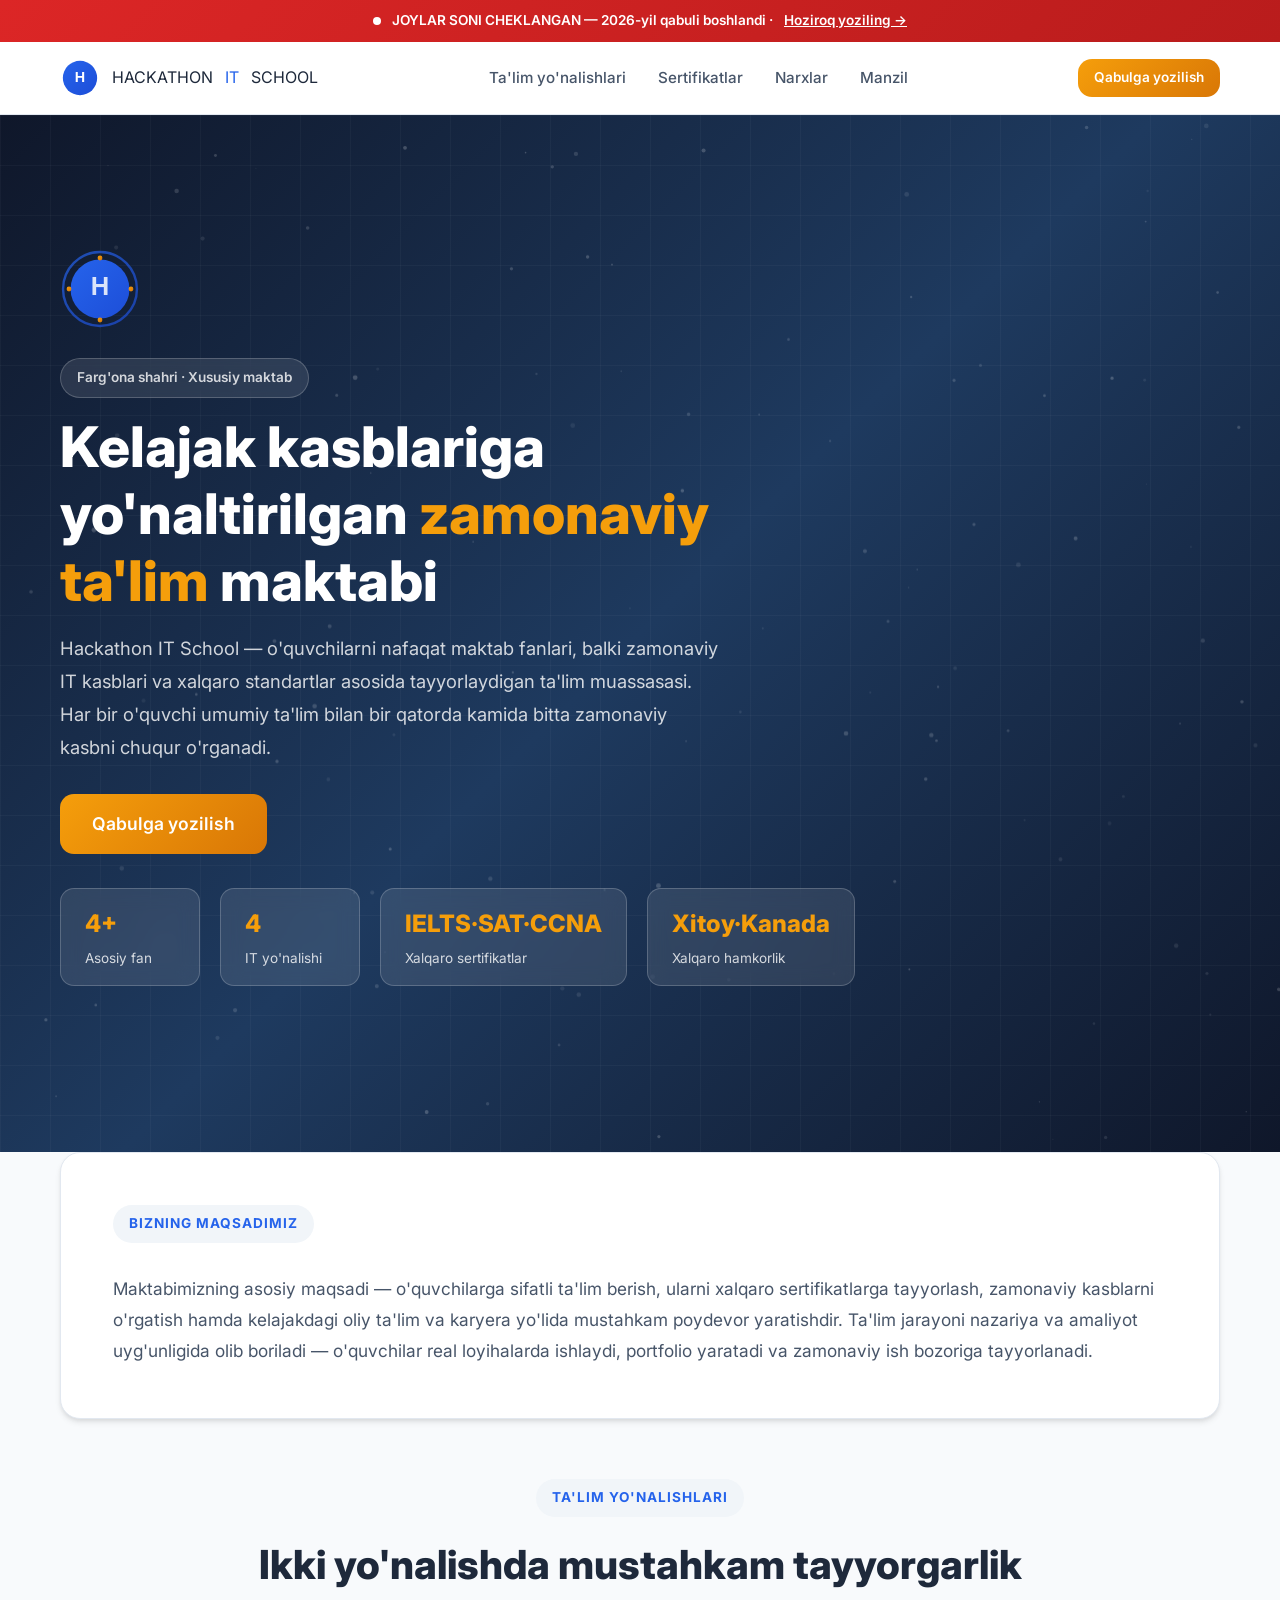
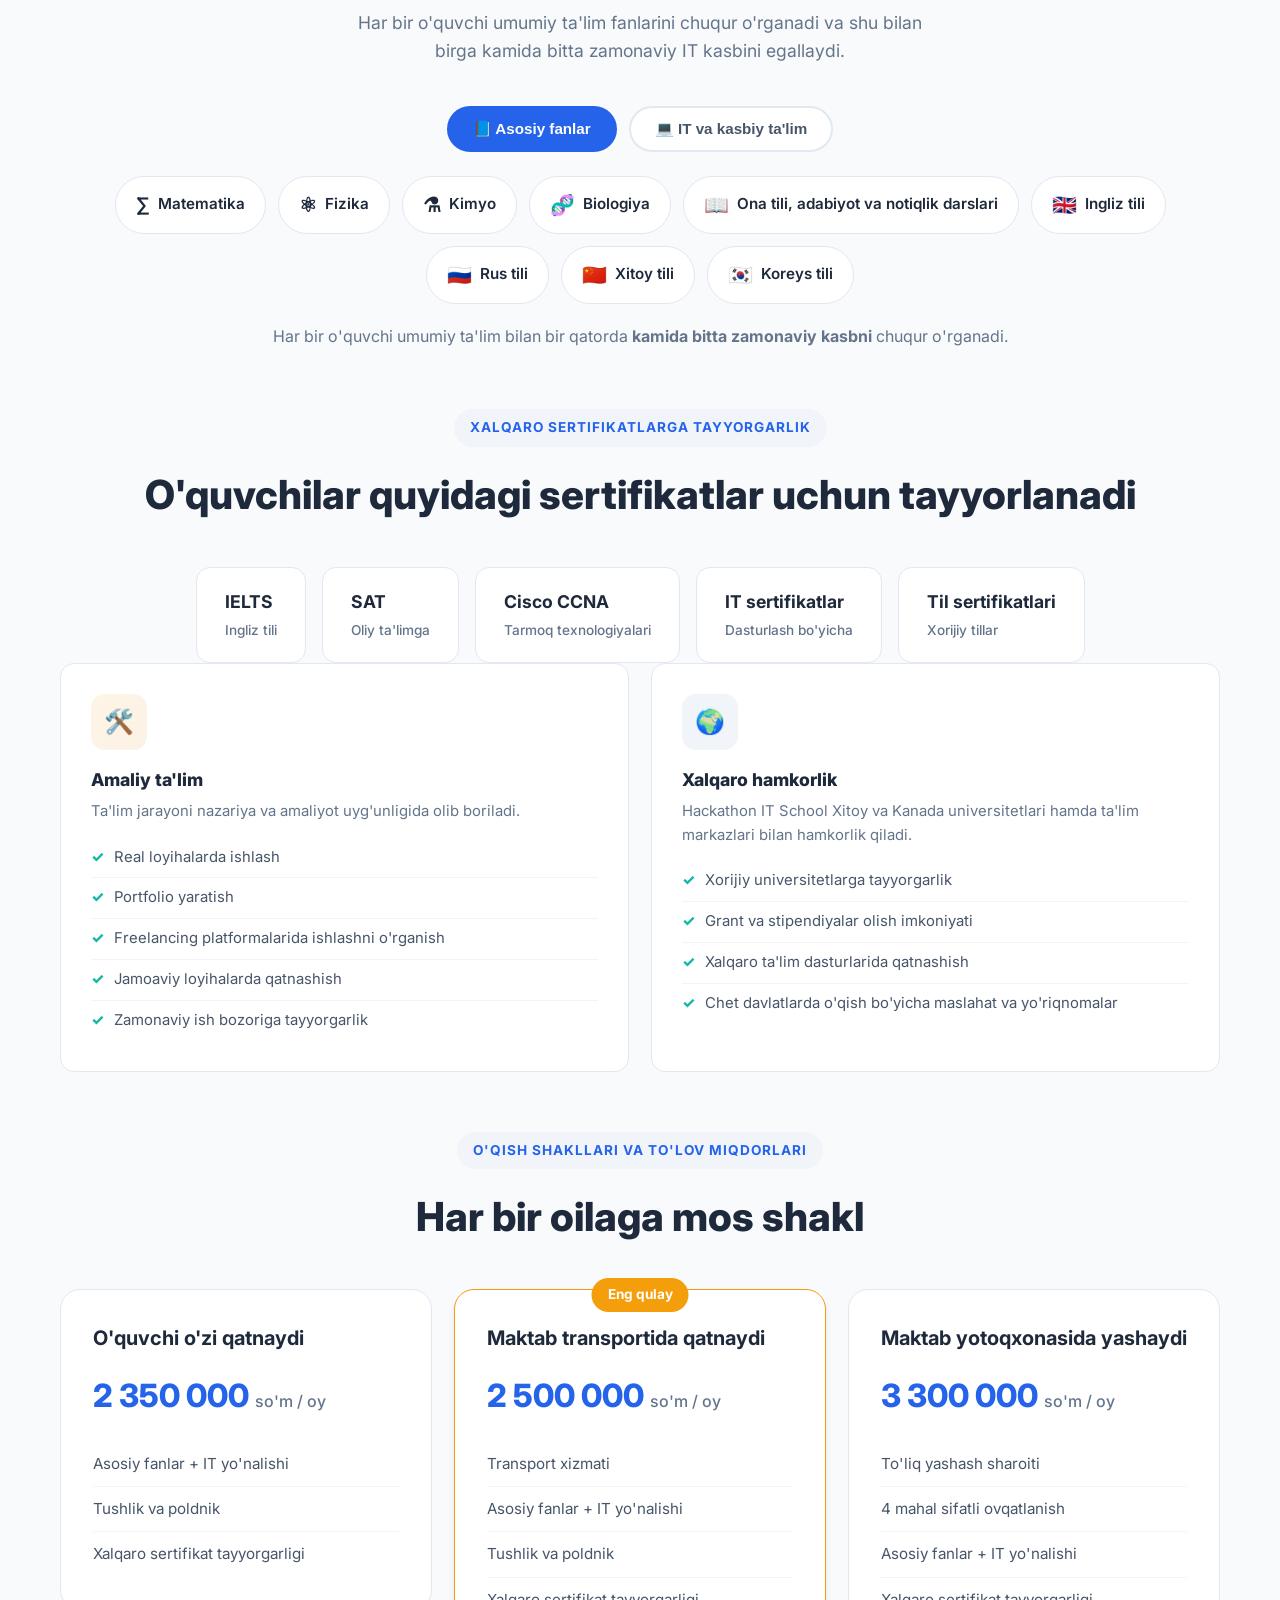
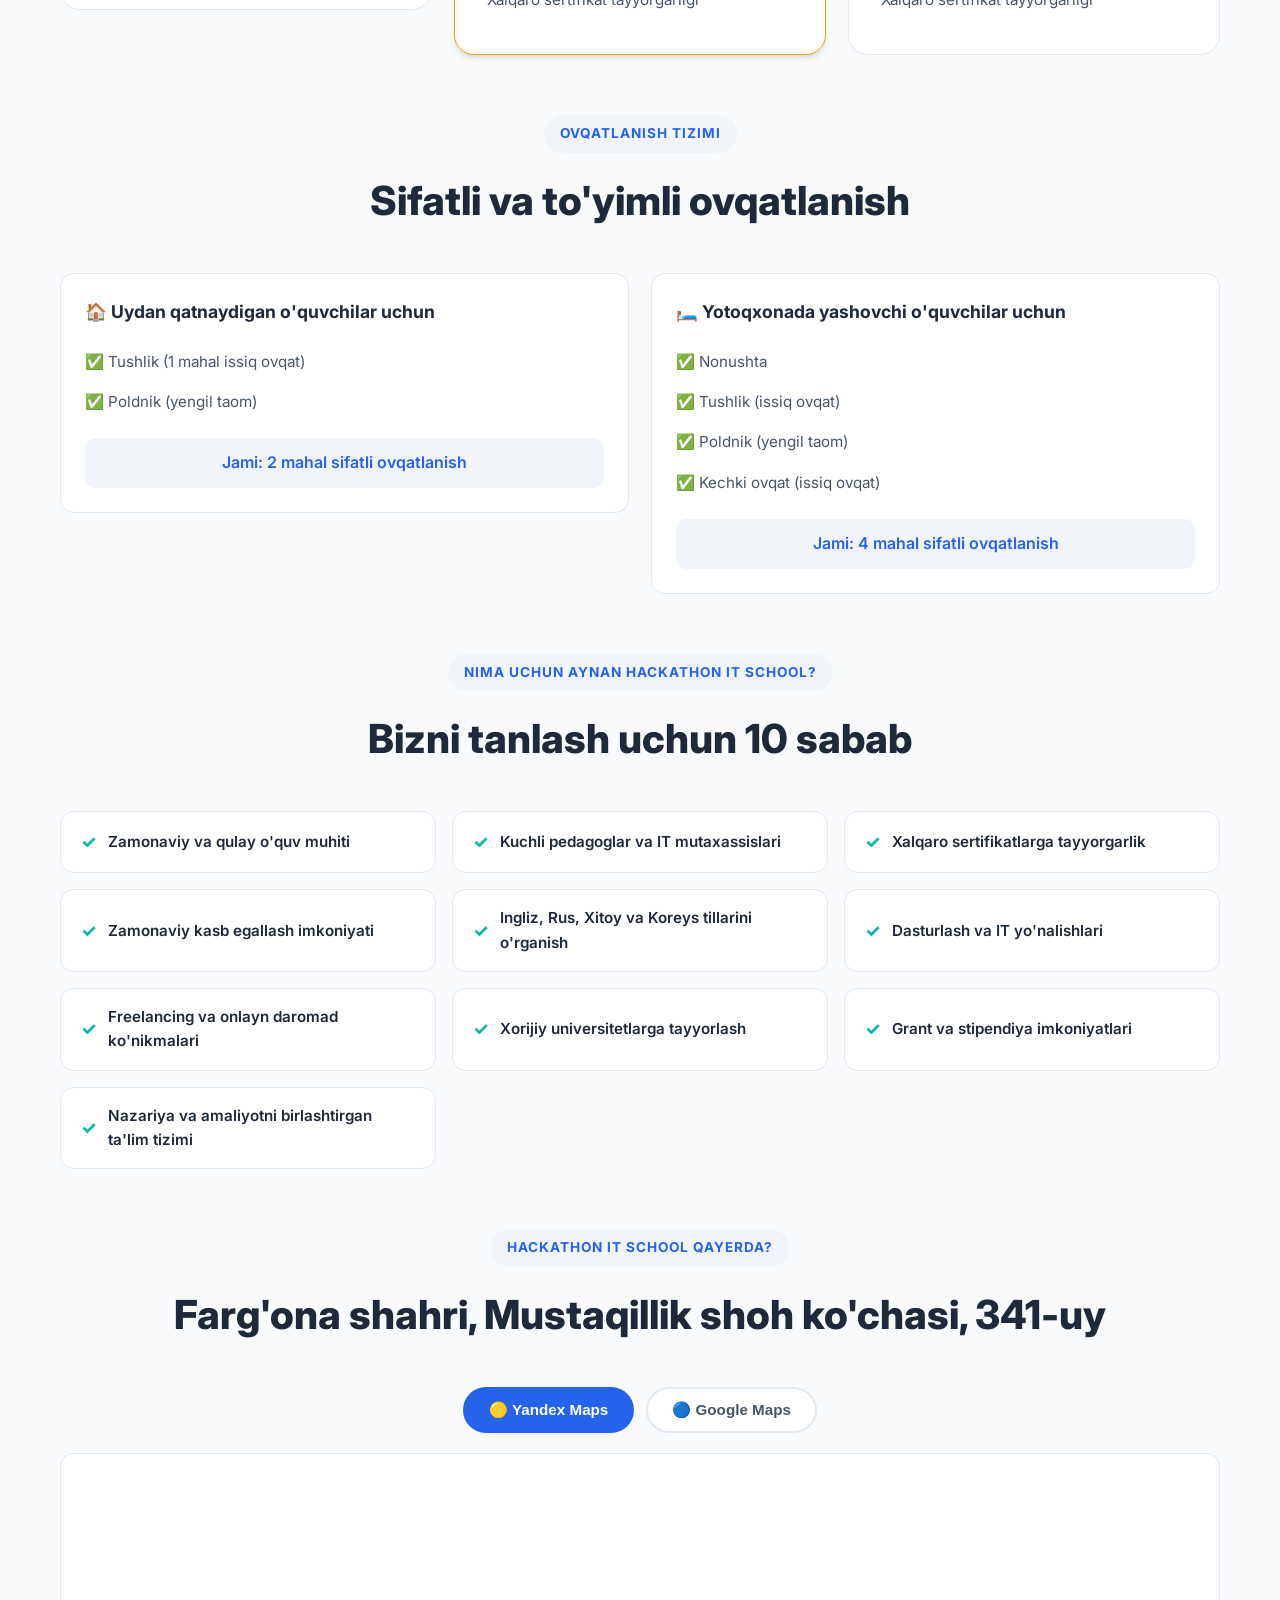
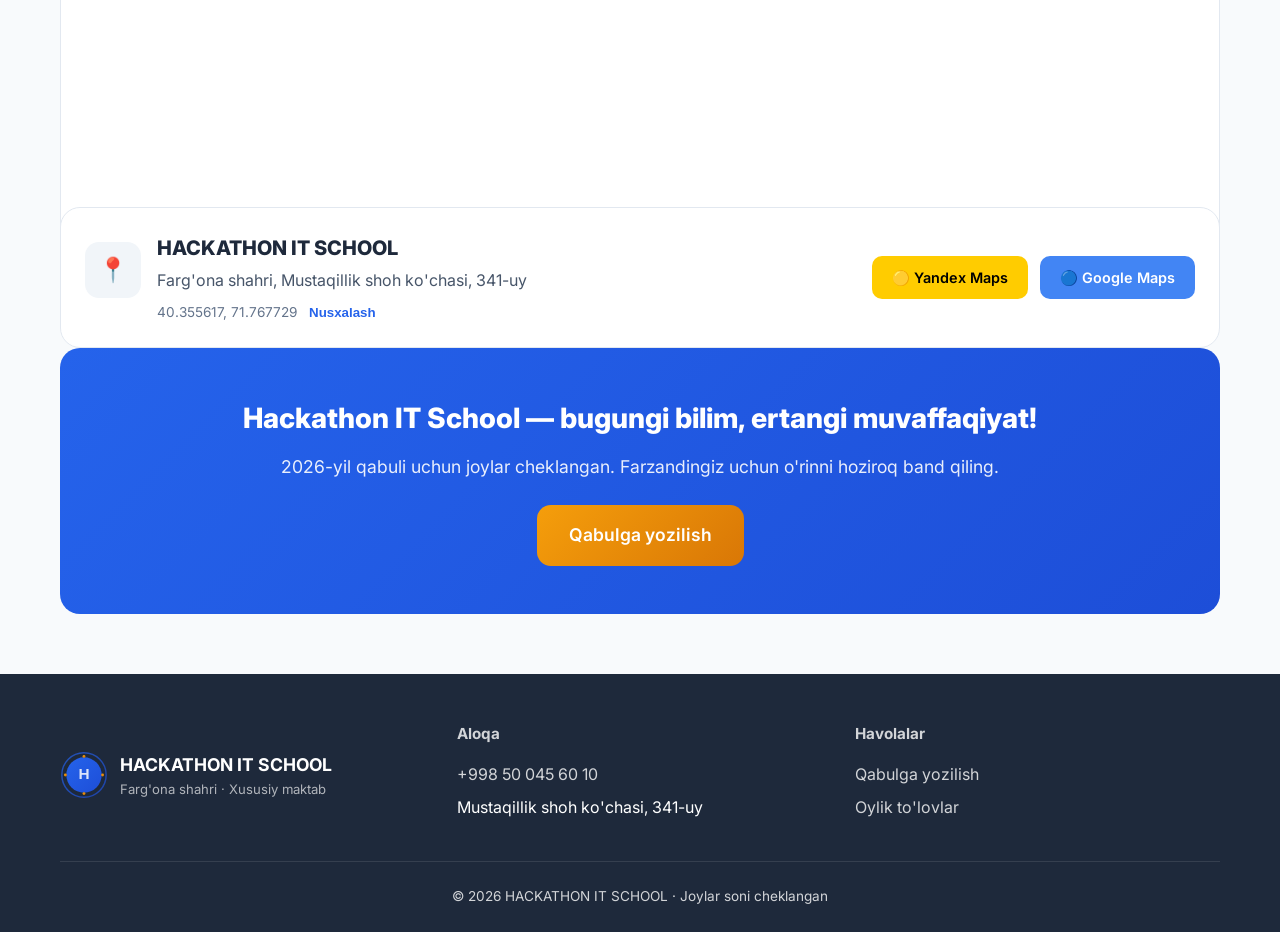
==== commit e64ccb56: "yangi" ====
--- a/about.html
+++ b/about.html
@@ -5,7 +5,7 @@
 <meta name="viewport" content="width=device-width, initial-scale=1.0, user-scalable=yes">
 <title>Maktab haqida | HACKATHON IT SCHOOL</title>
 <meta name="description" content="Hackathon IT School — kelajak kasblariga yo'naltirilgan zamonaviy ta'lim markazi. Ta'lim yo'nalishlari, narxlar, sertifikatlar va manzil.">
-<link rel="icon" href="assets/logo.png">
+<link rel="icon" href="assets/logo.svg">
 <link rel="preconnect" href="https://fonts.googleapis.com">
 <link rel="preconnect" href="https://fonts.gstatic.com" crossorigin>
 <link href="https://fonts.googleapis.com/css2?family=Inter:wght@400;500;600;700;800&display=swap" rel="stylesheet">
@@ -31,7 +31,7 @@
 
 <nav class="nav-bar">
   <div class="container nav-inner">
-    <a href="index.html" class="brand"><img src="assets/logo1.png" alt="Hackathon IT School" class="brand-logo">HACKATHON <span class="accent">IT</span> SCHOOL</a>
+    <a href="index.html" class="brand"><img src="assets/logo1.svg" alt="Hackathon IT School" class="brand-logo" width="40" height="40">HACKATHON <span class="accent">IT</span> SCHOOL</a>
     <div class="nav-links">
       <a href="#yonalishlar" class="nav-link">Ta'lim yo'nalishlari</a>
       <a href="#sertifikat" class="nav-link">Sertifikatlar</a>
@@ -55,7 +55,7 @@
   <canvas class="hero-canvas"></canvas>
   <div class="hero-grid-overlay"></div>
   <div class="container hero-inner">
-    <div class="ring-logo-wrap mb-4" style="margin-bottom:22px;"><img src="assets/logo.png" alt="Hackathon IT School"></div>
+    <div class="ring-logo-wrap mb-4" style="margin-bottom:22px;"><img src="assets/logo.svg" alt="Hackathon IT School" width="80" height="80"></div>
     <div class="hero-badge mb-3" style="margin-bottom:16px;">Farg'ona shahri · Xususiy maktab</div>
     <h1 style="max-width:760px; margin-bottom:16px;">Kelajak kasblariga yo'naltirilgan <span class="accent">zamonaviy ta'lim</span> maktabi</h1>
     <p class="lead-text" style="max-width:660px;">Hackathon IT School — o'quvchilarni nafaqat maktab fanlari, balki zamonaviy IT kasblari va xalqaro standartlar asosida tayyorlaydigan ta'lim muassasasi. Har bir o'quvchi umumiy ta'lim bilan bir qatorda kamida bitta zamonaviy kasbni chuqur o'rganadi.</p>
@@ -301,7 +301,7 @@
   <div class="container">
     <div class="f-top">
       <div class="f-brand">
-        <img src="assets/logo.png" alt="Hackathon IT School">
+        <img src="assets/logo.svg" alt="Hackathon IT School" width="48" height="48">
         <div>
           <div class="name">HACKATHON IT SCHOOL</div>
           <div style="font-size:.82rem; opacity:.65;">Farg'ona shahri · Xususiy maktab</div>
